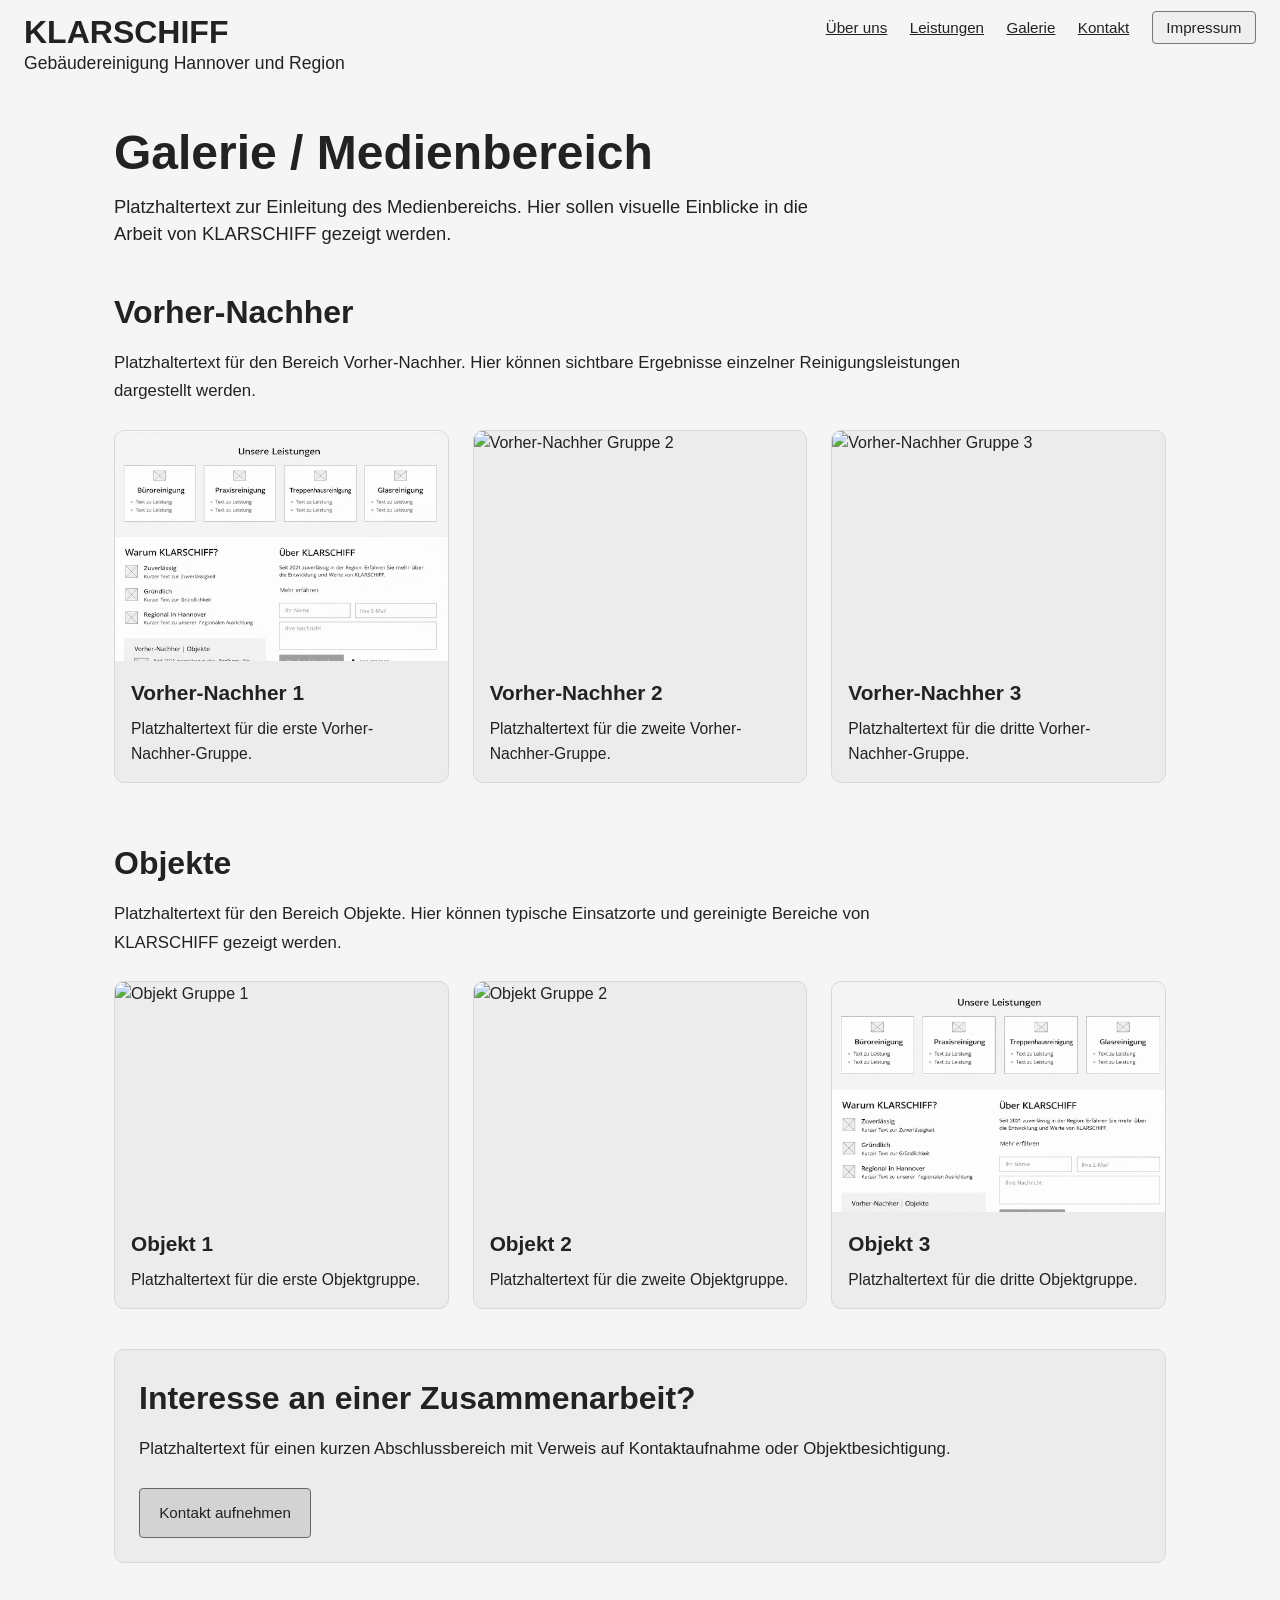
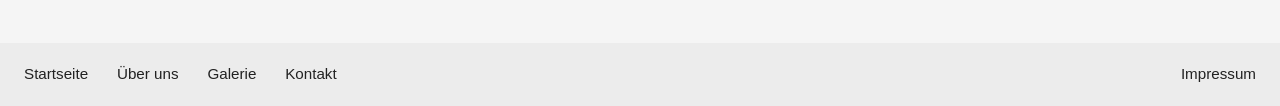
==== galerie.html @ d7ececae "Galerie und Kontaktseite mit Interaktion stukturell umgesetzt" ====
<!DOCTYPE html>
<html lang="de">
<head>
  <meta charset="UTF-8">
  <meta name="viewport" content="width=device-width, initial-scale=1.0">
  <title>Galerie | KLARSCHIFF Gebäudereinigung Hannover</title>
  <link rel="stylesheet" href="style.css">
</head>
<body>

  <header class="site-header">
    <div class="logo-block">
      <h1>KLARSCHIFF</h1>
      <p>Gebäudereinigung Hannover und Region</p>
    </div>

    <nav class="main-nav" aria-label="Hauptnavigation">
      <ul>
        <li><a href="ueber-uns.html">Über uns</a></li>
        <li><a href="index.html#leistungen">Leistungen</a></li>
        <li><a href="galerie.html">Galerie</a></li>
        <li><a href="index.html#kontakt">Kontakt</a></li>
        <li><a href="#">Impressum</a></li>
      </ul>
    </nav>
  </header>

  <main>
    <div class="content-container">

      <section class="page-hero">
        <div class="page-hero-text">
          <h2>Galerie / Medienbereich</h2>
          <p>
            Platzhaltertext zur Einleitung des Medienbereichs. Hier sollen visuelle Einblicke
            in die Arbeit von KLARSCHIFF gezeigt werden.
          </p>
        </div>
      </section>

      <!-- Vorher-Nachher -->
      <section class="gallery-section">
        <h3>Vorher-Nachher</h3>
        <p class="gallery-intro">
          Platzhaltertext für den Bereich Vorher-Nachher. Hier können sichtbare Ergebnisse
          einzelner Reinigungsleistungen dargestellt werden.
        </p>

        <div class="gallery-grid">
          <article class="gallery-card gallery-group-card"
                   data-group="vorher-nachher-1">
            <img src="Bilder/Vorher-Nachher/Vorher-Nachher1/vorher-nachher1-1.jpg"
                 alt="Vorher-Nachher Gruppe 1"
                 class="group-preview-image">
            <div class="gallery-card-text">
              <h4>Vorher-Nachher 1</h4>
              <p>Platzhaltertext für die erste Vorher-Nachher-Gruppe.</p>
            </div>
          </article>

          <article class="gallery-card gallery-group-card"
                   data-group="vorher-nachher-2">
            <img src="Bilder/Vorher-Nachher/Vorher-Nachher2/vorher-nachher2-1.jpg"
                 alt="Vorher-Nachher Gruppe 2"
                 class="group-preview-image">
            <div class="gallery-card-text">
              <h4>Vorher-Nachher 2</h4>
              <p>Platzhaltertext für die zweite Vorher-Nachher-Gruppe.</p>
            </div>
          </article>

          <article class="gallery-card gallery-group-card"
                   data-group="vorher-nachher-3">
            <img src="Bilder/Vorher-Nachher/Vorher-Nachher3/vorher-nachher3-1.jpg"
                 alt="Vorher-Nachher Gruppe 3"
                 class="group-preview-image">
            <div class="gallery-card-text">
              <h4>Vorher-Nachher 3</h4>
              <p>Platzhaltertext für die dritte Vorher-Nachher-Gruppe.</p>
            </div>
          </article>
        </div>
      </section>

      <!-- Objekte -->
      <section class="gallery-section">
        <h3>Objekte</h3>
        <p class="gallery-intro">
          Platzhaltertext für den Bereich Objekte. Hier können typische Einsatzorte und
          gereinigte Bereiche von KLARSCHIFF gezeigt werden.
        </p>

        <div class="gallery-grid">
          <article class="gallery-card gallery-group-card"
                   data-group="objekt-1">
            <img src="Bilder/Objekte/Objekt1/objekt1-1.jpg"
                 alt="Objekt Gruppe 1"
                 class="group-preview-image">
            <div class="gallery-card-text">
              <h4>Objekt 1</h4>
              <p>Platzhaltertext für die erste Objektgruppe.</p>
            </div>
          </article>

          <article class="gallery-card gallery-group-card"
                   data-group="objekt-2">
            <img src="Bilder/Objekte/Objekt2/objekt2-1.jpg"
                 alt="Objekt Gruppe 2"
                 class="group-preview-image">
            <div class="gallery-card-text">
              <h4>Objekt 2</h4>
              <p>Platzhaltertext für die zweite Objektgruppe.</p>
            </div>
          </article>

          <article class="gallery-card gallery-group-card"
                   data-group="objekt-3">
            <img src="Bilder/Objekte/Objekt3/objekt3-1.jpg"
                 alt="Objekt Gruppe 3"
                 class="group-preview-image">
            <div class="gallery-card-text">
              <h4>Objekt 3</h4>
              <p>Platzhaltertext für die dritte Objektgruppe.</p>
            </div>
          </article>
        </div>
      </section>

      <section class="gallery-cta">
        <h3>Interesse an einer Zusammenarbeit?</h3>
        <p>
          Platzhaltertext für einen kurzen Abschlussbereich mit Verweis auf Kontaktaufnahme
          oder Objektbesichtigung.
        </p>
        <a href="index.html#kontakt" class="btn">Kontakt aufnehmen</a>
      </section>

    </div>
  </main>

  <footer class="site-footer">
    <nav aria-label="Footer-Navigation" class="footer-nav">
      <ul class="footer-left">
        <li><a href="index.html">Startseite</a></li>
        <li><a href="ueber-uns.html">Über uns</a></li>
        <li><a href="galerie.html">Galerie</a></li>
        <li><a href="index.html#kontakt">Kontakt</a></li>
      </ul>

      <ul class="footer-right">
        <li><a href="#">Impressum</a></li>
      </ul>
    </nav>
  </footer>

  <!-- Lightbox -->
  <div class="lightbox" id="lightbox">
    <span class="lightbox-close" id="lightbox-close">&times;</span>

    <button class="lightbox-nav lightbox-prev" id="lightbox-prev" type="button" aria-label="Vorheriges Bild">
      &#10094;
    </button>

    <img class="lightbox-content" id="lightbox-img" src="" alt="Großansicht">

    <button class="lightbox-nav lightbox-next" id="lightbox-next" type="button" aria-label="Nächstes Bild">
      &#10095;
    </button>
  </div>

  <script src="script.js"></script>
</body>
</html>
---- style.css ----
/* ===== Grundsetup ===== */
* {
  box-sizing: border-box;
  margin: 0;
  padding: 0;
}

body {
  background: #f5f5f5;
  color: #222;
  font-family: Arial, Helvetica, sans-serif;
  line-height: 1.5;
}

img {
  max-width: 100%;
  display: block;
}

a {
  color: inherit;
  text-decoration: none;
}

ul {
  padding-left: 1.2rem;
}

/* ===== Allgemeine Elemente ===== */
.btn {
  display: inline-block;
  padding: 0.8rem 1.2rem;
  border: 1px solid #666;
  background: #d3d3d3;
  color: #222;
  font-size: 0.95rem;
  border-radius: 4px;
  transition: 0.2s ease;
}

.btn:hover {
  background: #bdbdbd;
}

.placeholder-box,
.placeholder-icon,
.small-placeholder {
  border: 1px solid #b5b5b5;
  background: #f1f1f1;
  position: relative;
}

.placeholder-box::before,
.placeholder-box::after,
.placeholder-icon::before,
.placeholder-icon::after,
.small-placeholder::before,
.small-placeholder::after {
  content: "";
  position: absolute;
  background: #c7c7c7;
}

.placeholder-box::before,
.placeholder-icon::before,
.small-placeholder::before {
  width: 1px;
  height: 100%;
  left: 50%;
  top: 0;
  transform: rotate(45deg);
  transform-origin: center;
}

.placeholder-box::after,
.placeholder-icon::after,
.small-placeholder::after {
  width: 1px;
  height: 100%;
  left: 50%;
  top: 0;
  transform: rotate(-45deg);
  transform-origin: center;
}

.placeholder-icon {
  width: 58px;
  height: 38px;
  margin: 0 auto 1rem;
}

.small-placeholder {
  width: 48px;
  height: 48px;
  min-width: 48px;
}

/* ===== Header ===== */
.site-header {
  display: flex;
  justify-content: space-between;
  align-items: flex-start;
  padding: 1rem 1.5rem;
  background: #f5f5f5;
}

.logo-block h1 {
  font-size: 2rem;
  font-weight: 800;
  line-height: 1;
}

.logo-block p {
  font-size: 1.1rem;
  margin-top: 0.15rem;
}

.main-nav ul {
  display: flex;
  gap: 1.4rem;
  list-style: none;
  align-items: center;
}

.main-nav a {
  font-size: 0.95rem;
  text-decoration: underline;
}

.main-nav li:last-child a {
  border: 1px solid #777;
  padding: 0.45rem 0.85rem;
  border-radius: 4px;
  background: #efefef;
  text-decoration: none;
}

/* ===== Hero ===== */
.hero {
  display: grid;
  grid-template-columns: 1fr 1fr;
  gap: 2.5rem;
  align-items: center;
  padding: 1.5rem 1.5rem 2rem;
}

.hero-text h2 {
  font-size: 3rem;
  line-height: 1.15;
  margin-bottom: 1.2rem;
  max-width: 560px;
}

.hero-text p {
  font-size: 1.15rem;
  max-width: 520px;
  margin-bottom: 1.4rem;
}

.hero-buttons {
  display: flex;
  gap: 0.8rem;
  flex-wrap: wrap;
}

.hero-image {
  width: 100%;
  height: 320px;
}

/* ===== Leistungen ===== */
.services {
  background: #ececec;
  padding: 2.5rem 1.5rem 3rem;
}

.services h2 {
  text-align: center;
  font-size: 2.3rem;
  margin-bottom: 2rem;
}

.services-grid {
  display: grid;
  grid-template-columns: repeat(4, 1fr);
  gap: 1.2rem;
}

.service-card {
  background: #f8f8f8;
  border: 1px solid #ddd;
  padding: 1rem;
  text-align: center;
}

.service-card h3 {
  font-size: 1.8rem;
  margin-bottom: 0.8rem;
}

.service-card ul {
  text-align: left;
  margin-top: 0.5rem;
}

.service-card li {
  margin-bottom: 0.4rem;
  font-size: 0.95rem;
}

/* ===== Unterer Inhaltsbereich ===== */
.content-section {
  display: grid;
  grid-template-columns: 1fr 1fr;
  gap: 3rem;
  padding: 2.5rem 1.5rem 3rem;
}

.left-column,
.right-column {
  display: flex;
  flex-direction: column;
}

.why-section h2,
.about-preview h2 {
  font-size: 2.5rem;
  margin-bottom: 1.4rem;
}

.why-item {
  display: flex;
  align-items: flex-start;
  gap: 1rem;
  margin-bottom: 1.5rem;
}

.why-text h3 {
  font-size: 1.8rem;
  margin-bottom: 0.25rem;
}

.why-text p {
  font-size: 1rem;
}

.gallery-teaser {
  margin-top: 1.5rem;
  background: #ececec;
  border: 1px solid #bdbdbd;
  padding: 1rem;
  max-width: 340px;
}

.gallery-teaser h3 {
  font-size: 1.9rem;
  line-height: 1.2;
  margin-bottom: 0.8rem;
}

.gallery-teaser a {
  text-decoration: underline;
  font-size: 1rem;
}

.about-preview {
  margin-bottom: 1.8rem;
}

.about-preview p {
  font-size: 1.1rem;
  max-width: 520px;
  margin-bottom: 1rem;
}

.about-preview a {
  text-decoration: underline;
  font-size: 1rem;
}

/* ===== Kontaktbereich rechts ===== */
.contact-preview form {
  display: flex;
  flex-direction: column;
  gap: 1rem;
}

.form-row {
  display: grid;
  grid-template-columns: 1fr 1fr;
  gap: 1rem;
}

input,
textarea {
  width: 100%;
  border: 1px solid #aaa;
  background: #f7f7f7;
  padding: 0.9rem;
  font-size: 1rem;
  font-family: inherit;
}

textarea {
  min-height: 120px;
  resize: vertical;
}

.contact-bottom {
  display: flex;
  align-items: center;
  gap: 1.8rem;
  flex-wrap: wrap;
}

.contact-data p {
  font-size: 1rem;
  margin-bottom: 0.35rem;
}

/* ===== Footer ===== */
.site-footer {
  padding: 1.2rem 1.5rem;
  background: #ececec;
}

.footer-nav {
  display: flex;
  justify-content: space-between;
  align-items: center;
  gap: 2rem;
  flex-wrap: wrap;
}

.footer-left,
.footer-right {
  display: flex;
  gap: 1.8rem;
  list-style: none;
  padding-left: 0;
  align-items: center;
}

.site-footer a {
  font-size: 0.95rem;
}

/* ===== Gemeinsamer Inhaltscontainer ===== */
.content-container {
  max-width: 1100px;
  margin: 0 auto;
  padding: 0 1.5rem 3rem;
}

/* ===== Über-uns-Seite ===== */
.page-hero {
  padding: 2rem 0 1.5rem;
}

.page-hero-text h2 {
  font-size: 3rem;
  line-height: 1.15;
  margin-bottom: 0.8rem;
}

.page-hero-text p {
  font-size: 1.15rem;
  max-width: 700px;
}

.about-content {
  padding: 0.5rem 0 1rem;
}

.about-block {
  max-width: 980px;
}

.about-block h3 {
  font-size: 2rem;
  margin-bottom: 1rem;
}

.about-block p {
  font-size: 1.05rem;
  margin-bottom: 1.2rem;
  line-height: 1.7;
}

/* ===== Zeitleiste ===== */
.timeline-section {
  padding: 2rem 0 1rem;
}

.timeline-section h3 {
  font-size: 2rem;
  margin-bottom: 0.6rem;
}

.timeline-intro {
  margin-bottom: 1.5rem;
  max-width: 850px;
  color: #444;
}

.timeline-nav {
  display: flex;
  gap: 0.75rem;
  flex-wrap: wrap;
  margin-bottom: 1.4rem;
}

.timeline-btn {
  padding: 0.75rem 1.15rem;
  border: 1px solid #b8b8b8;
  background: #f3f3f3;
  color: #222;
  cursor: pointer;
  font-size: 0.95rem;
  border-radius: 999px;
  transition: all 0.2s ease;
}

.timeline-btn:hover {
  background: #e3e3e3;
  border-color: #999;
}

.timeline-btn.active {
  background: #222;
  color: #fff;
  border-color: #222;
}

.timeline-content {
  background: #ececec;
  border: 1px solid #d8d8d8;
  border-radius: 10px;
  padding: 1.5rem;
  min-height: 170px;
}

.timeline-panel {
  display: none;
}

.timeline-panel.active {
  display: block;
}

.timeline-panel h4 {
  font-size: 1.4rem;
  margin-bottom: 0.7rem;
}

.timeline-panel p {
  font-size: 1rem;
  line-height: 1.7;
  max-width: 850px;
}

/* ===== Responsive ===== */
@media (max-width: 1100px) {
  .services-grid {
    grid-template-columns: repeat(2, 1fr);
  }
}

@media (max-width: 900px) {
  .hero,
  .content-section {
    grid-template-columns: 1fr;
  }

  .hero-text h2,
  .page-hero-text h2 {
    font-size: 2.4rem;
  }

  .hero-image {
    height: 260px;
  }

  .main-nav ul {
    flex-wrap: wrap;
    justify-content: flex-end;
  }

  .gallery-teaser {
    max-width: 100%;
  }
}

@media (max-width: 650px) {
  .site-header {
    flex-direction: column;
    gap: 1rem;
  }

  .main-nav ul {
    justify-content: flex-start;
    gap: 1rem;
  }

  .services-grid {
    grid-template-columns: 1fr;
  }

  .form-row {
    grid-template-columns: 1fr;
  }

  .hero-text h2,
  .services h2,
  .why-section h2,
  .about-preview h2,
  .about-block h3,
  .timeline-section h3,
  .page-hero-text h2 {
    font-size: 2rem;
  }

  .footer-nav {
    flex-direction: column;
    align-items: flex-start;
  }

  .footer-left,
  .footer-right {
    gap: 1rem;
  }

  .content-container {
    padding: 0 1rem 2.5rem;
  }

  .timeline-btn {
    width: auto;
  }
}

/* ===== Galerie-Seite ===== */
.gallery-section {
  padding: 1rem 0 2.5rem;
}

.gallery-section h3,
.gallery-cta h3 {
  font-size: 2rem;
  margin-bottom: 0.8rem;
}

.gallery-intro,
.gallery-cta p {
  max-width: 850px;
  margin-bottom: 1.5rem;
  font-size: 1.05rem;
  line-height: 1.7;
}

.gallery-grid {
  display: grid;
  grid-template-columns: repeat(3, 1fr);
  gap: 1.5rem;
}

.gallery-card {
  background: #ececec;
  border: 1px solid #d8d8d8;
  border-radius: 10px;
  overflow: hidden;
}

.gallery-card img {
  width: 100%;
  height: 230px;
  object-fit: cover;
}

.gallery-card-text {
  padding: 1rem;
}

.gallery-card-text h4 {
  font-size: 1.3rem;
  margin-bottom: 0.5rem;
}

.gallery-card-text p {
  font-size: 0.98rem;
  line-height: 1.6;
}

.gallery-cta {
  background: #ececec;
  border: 1px solid #d8d8d8;
  border-radius: 10px;
  padding: 1.5rem;
  margin-bottom: 2rem;
}

@media (max-width: 900px) {
  .gallery-grid {
    grid-template-columns: 1fr 1fr;
  }
}

@media (max-width: 650px) {
  .gallery-grid {
    grid-template-columns: 1fr;
  }

  .gallery-section h3,
  .gallery-cta h3 {
    font-size: 2rem;
  }
}

/* ===== Lightbox ===== */
.lightbox {
  display: none;
  position: fixed;
  inset: 0;
  background: rgba(0, 0, 0, 0.82);
  z-index: 9999;
  justify-content: center;
  align-items: center;
  padding: 2rem;
}

.lightbox.active {
  display: flex;
}

.lightbox-content {
  max-width: 90%;
  max-height: 85vh;
  border-radius: 10px;
  box-shadow: 0 0 24px rgba(0, 0, 0, 0.35);
  background: #fff;
}

.lightbox-close {
  position: absolute;
  top: 1.2rem;
  right: 1.8rem;
  font-size: 2.8rem;
  color: #fff;
  cursor: pointer;
  line-height: 1;
}

.lightbox-nav {
  position: absolute;
  top: 50%;
  transform: translateY(-50%);
  background: rgba(0, 0, 0, 0.45);
  border: 2px solid rgba(255, 255, 255, 0.55);
  color: #fff;
  font-size: 2.8rem;
  font-weight: bold;
  width: 68px;
  height: 68px;
  border-radius: 50%;
  cursor: pointer;
  z-index: 10001;
  display: flex;
  align-items: center;
  justify-content: center;
  transition: 0.2s ease;
}

.lightbox-nav:hover {
  background: rgba(0, 0, 0, 0.65);
  transform: translateY(-50%) scale(1.05);
}

.lightbox-prev {
  left: 2rem;
}

.lightbox-next {
  right: 2rem;
}

.lightbox-image {
  cursor: pointer;
  transition: transform 0.2s ease;
}

.lightbox-image:hover {
  transform: scale(1.01);
}

/* ===== Kontakt-Seite ===== */
.contact-page {
  display: grid;
  grid-template-columns: 1fr 1.3fr;
  gap: 2rem;
  padding: 1rem 0 2.5rem;
}

.contact-info-box,
.contact-form-box,
.map-section {
  background: #ececec;
  border: 1px solid #d8d8d8;
  border-radius: 10px;
  padding: 1.5rem;
}

.contact-info-box h3,
.contact-form-box h3,
.map-section h3 {
  font-size: 2rem;
  margin-bottom: 1rem;
}

.contact-info-list {
  display: flex;
  flex-direction: column;
  gap: 1.2rem;
}

.contact-info-item h4 {
  font-size: 1.15rem;
  margin-bottom: 0.35rem;
}

.contact-info-item p {
  line-height: 1.6;
}

.contact-form-large {
  display: flex;
  flex-direction: column;
  gap: 1rem;
}

.contact-form-large textarea {
  min-height: 240px;
  resize: vertical;
}

.map-section {
  margin-bottom: 2rem;
}

.map-intro {
  margin-bottom: 1rem;
  max-width: 800px;
  line-height: 1.6;
}

.map-wrapper {
  overflow: hidden;
  border-radius: 10px;
}

@media (max-width: 900px) {
  .contact-page {
    grid-template-columns: 1fr;
  }
}

@media (max-width: 650px) {
  .contact-info-box h3,
  .contact-form-box h3,
  .map-section h3 {
    font-size: 2rem;
  }
}

/* ===== Erfolgs-Popup ===== */
.success-popup {
  display: none;
  position: fixed;
  inset: 0;
  background: rgba(0, 0, 0, 0.45);
  z-index: 10000;
  justify-content: center;
  align-items: center;
  padding: 1.5rem;
}

.success-popup.active {
  display: flex;
}

.success-popup-box {
  background: #f5f5f5;
  border: 1px solid #cfcfcf;
  border-radius: 10px;
  padding: 2rem;
  max-width: 520px;
  width: 100%;
  text-align: center;
  box-shadow: 0 0 24px rgba(0, 0, 0, 0.18);
}

.success-popup-box p {
  font-size: 1.05rem;
  line-height: 1.7;
  margin-bottom: 1.2rem;
}

.popup-close-btn {
  min-width: 160px;
}

/* ===== Formular-Validierung / E-Mail-Hinweis ===== */
.input-group {
  display: flex;
  flex-direction: column;
}

.error-message {
  display: none;
  margin-top: 0.35rem;
  font-size: 0.9rem;
  color: #c62828;
}

input[type="email"]:invalid:focus,
input[type="email"]:invalid:not(:placeholder-shown) {
  border: 1px solid #c62828;
  background: #fff5f5;
}

input[type="email"]:invalid:focus + .error-message,
input[type="email"]:invalid:not(:placeholder-shown) + .error-message {
  display: block;
}
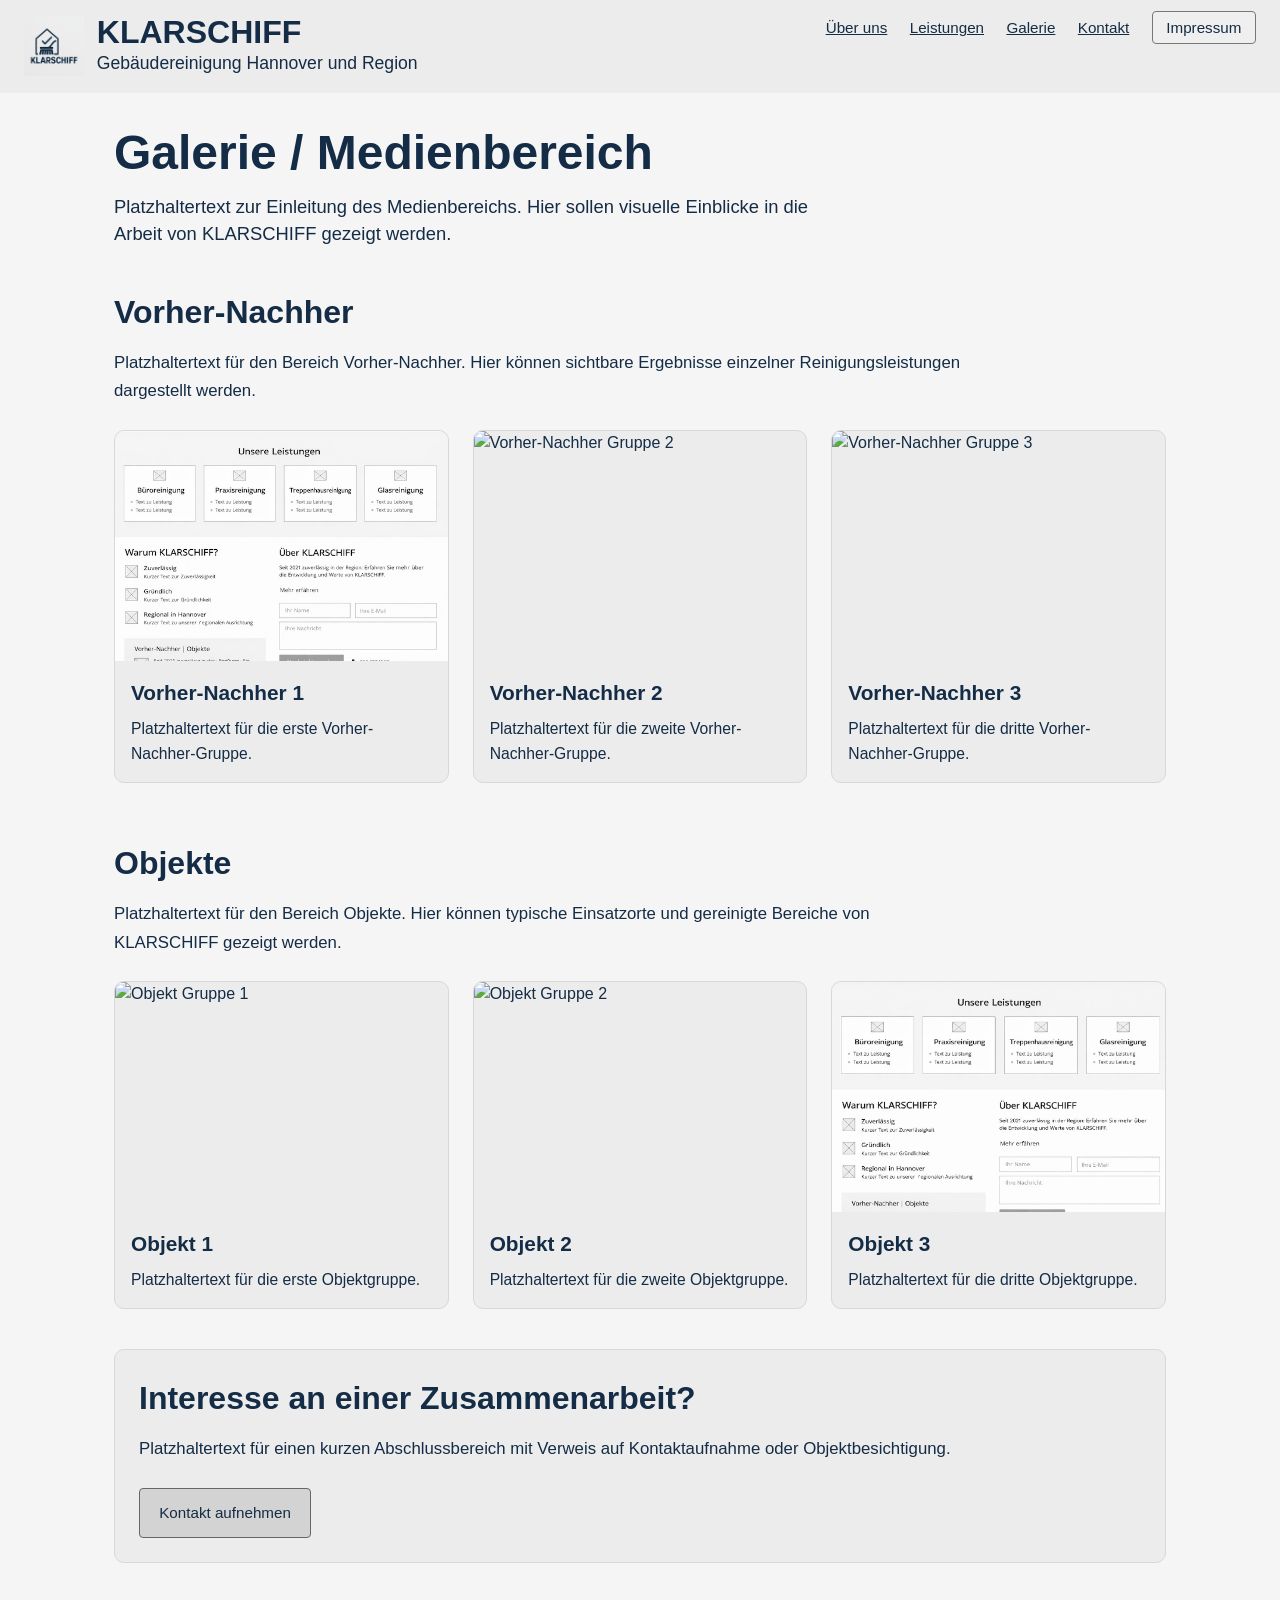
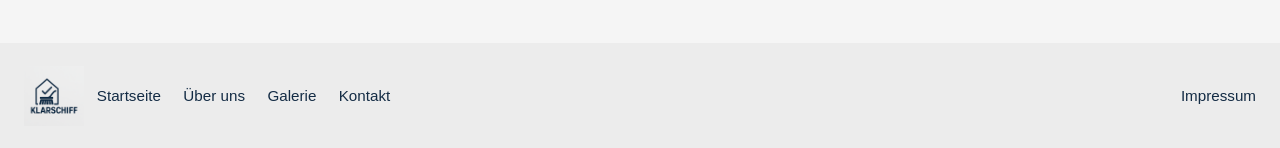
==== commit 51a93010: "header und footer Logo eingebaut, Microsite Farbdesign nach Logo angepasst" ====
--- a/galerie.html
+++ b/galerie.html
@@ -9,21 +9,26 @@
 <body>
 
   <header class="site-header">
-    <div class="logo-block">
+  <div class="logo-block">
+  <a href="index.html" class="logo-link">
+    <img src="Bilder/logo.png" alt="KLARSCHIFF Logo" class="site-logo">
+    <div class="logo-text">
       <h1>KLARSCHIFF</h1>
       <p>Gebäudereinigung Hannover und Region</p>
     </div>
+  </a>
+</div>
 
-    <nav class="main-nav" aria-label="Hauptnavigation">
-      <ul>
-        <li><a href="ueber-uns.html">Über uns</a></li>
-        <li><a href="index.html#leistungen">Leistungen</a></li>
-        <li><a href="galerie.html">Galerie</a></li>
-        <li><a href="index.html#kontakt">Kontakt</a></li>
-        <li><a href="#">Impressum</a></li>
-      </ul>
-    </nav>
-  </header>
+  <nav class="main-nav" aria-label="Hauptnavigation">
+    <ul>
+      <li><a href="ueber-uns.html">Über uns</a></li>
+      <li><a href="leistungen.html">Leistungen</a></li>
+      <li><a href="galerie.html">Galerie</a></li>
+      <li><a href="kontakt.html">Kontakt</a></li>
+      <li><a href="#">Impressum</a></li>
+    </ul>
+  </nav>
+</header>
 
   <main>
     <div class="content-container">
@@ -132,26 +137,32 @@
           Platzhaltertext für einen kurzen Abschlussbereich mit Verweis auf Kontaktaufnahme
           oder Objektbesichtigung.
         </p>
-        <a href="index.html#kontakt" class="btn">Kontakt aufnehmen</a>
+        <a href="kontakt.html" class="btn">Kontakt aufnehmen</a>
       </section>
 
     </div>
   </main>
 
   <footer class="site-footer">
-    <nav aria-label="Footer-Navigation" class="footer-nav">
+  <nav aria-label="Footer-Navigation" class="footer-nav">
+    <div class="footer-left-group">
+      <a href="index.html" class="footer-logo-link">
+        <img src="Bilder/logo.png" alt="KLARSCHIFF Logo" class="footer-logo">
+      </a>
+
       <ul class="footer-left">
         <li><a href="index.html">Startseite</a></li>
         <li><a href="ueber-uns.html">Über uns</a></li>
         <li><a href="galerie.html">Galerie</a></li>
-        <li><a href="index.html#kontakt">Kontakt</a></li>
+        <li><a href="kontakt.html">Kontakt</a></li>
       </ul>
+    </div>
 
-      <ul class="footer-right">
-        <li><a href="#">Impressum</a></li>
-      </ul>
-    </nav>
-  </footer>
+    <ul class="footer-right">
+      <li><a href="#">Impressum</a></li>
+    </ul>
+  </nav>
+</footer>
 
   <!-- Lightbox -->
   <div class="lightbox" id="lightbox">
--- a/style.css
+++ b/style.css
@@ -7,7 +7,7 @@
 
 body {
   background: #f5f5f5;
-  color: #222;
+  color: #142c45;
   font-family: Arial, Helvetica, sans-serif;
   line-height: 1.5;
 }
@@ -32,7 +32,7 @@
   padding: 0.8rem 1.2rem;
   border: 1px solid #666;
   background: #d3d3d3;
-  color: #222;
+  color: #142c45;
   font-size: 0.95rem;
   border-radius: 4px;
   transition: 0.2s ease;
@@ -101,18 +101,35 @@
   justify-content: space-between;
   align-items: flex-start;
   padding: 1rem 1.5rem;
-  background: #f5f5f5;
-}
-
-.logo-block h1 {
+  background: #ececec;
+}
+
+.site-header .logo-link {
+  display: flex;
+  align-items: center;
+  gap: 0.8rem;
+  text-decoration: none;
+  color: inherit;
+}
+
+.site-header .site-logo {
+  height: 60px;
+  width: auto;
+  display: block;
+  max-width: none;
+}
+
+.site-header .logo-text h1 {
   font-size: 2rem;
   font-weight: 800;
   line-height: 1;
-}
-
-.logo-block p {
+  margin: 0;
+}
+
+.site-header .logo-text p {
   font-size: 1.1rem;
   margin-top: 0.15rem;
+  margin-bottom: 0;
 }
 
 .main-nav ul {
@@ -154,13 +171,22 @@
 .hero-text p {
   font-size: 1.15rem;
   max-width: 520px;
-  margin-bottom: 1.4rem;
-}
-
-.hero-buttons {
-  display: flex;
-  gap: 0.8rem;
-  flex-wrap: wrap;
+  margin-bottom: 1.2rem;
+}
+
+.hero-btn {
+  padding: 1rem 1.5rem;
+  font-size: 1rem;
+  font-weight: 600;
+  background: #cfcfcf;
+  border: 1px solid #555;
+}
+
+.hero-note {
+  max-width: 430px;
+  font-size: 0.95rem;
+  line-height: 1.6;
+  margin: 0;
 }
 
 .hero-image {
@@ -171,7 +197,24 @@
 /* ===== Leistungen ===== */
 .services {
   background: #ececec;
-  padding: 2.5rem 1.5rem 3rem;
+  padding: 2rem 1.5rem 2.5rem;
+}
+
+.services h2 {
+  text-align: center;
+  font-size: 2.3rem;
+  margin-bottom: 1.6rem;
+}
+
+.services-link-wrapper {
+  display: flex;
+  justify-content: flex-end;
+  margin-top: 1.2rem;
+}
+
+.services-more-link {
+  font-size: 0.95rem;
+  text-decoration: underline;
 }
 
 .services h2 {
@@ -320,29 +363,48 @@
 
 /* ===== Footer ===== */
 .site-footer {
-  padding: 1.2rem 1.5rem;
+  padding: 1.4rem 1.5rem;
   background: #ececec;
 }
 
-.footer-nav {
+.site-footer .footer-nav {
   display: flex;
   justify-content: space-between;
   align-items: center;
-  gap: 2rem;
-  flex-wrap: wrap;
-}
-
-.footer-left,
-.footer-right {
-  display: flex;
-  gap: 1.8rem;
+  width: 100%;
+}
+
+.site-footer .footer-left-group {
+  display: flex;
+  align-items: center;
+  gap: 0.8rem;
+}
+
+.site-footer .footer-left,
+.site-footer .footer-right {
+  display: flex;
+  align-items: center;
+  gap: 1.4rem;
   list-style: none;
-  padding-left: 0;
-  align-items: center;
+  margin: 0;
+  padding: 0;
 }
 
 .site-footer a {
   font-size: 0.95rem;
+}
+
+.site-footer .footer-logo-link {
+  display: flex;
+  align-items: center;
+  text-decoration: none;
+  flex-shrink: 0;
+}
+
+.site-footer .footer-logo {
+  height: 60px;
+  width: auto;
+  display: block;
 }
 
 /* ===== Gemeinsamer Inhaltscontainer ===== */
@@ -830,4 +892,87 @@
 input[type="email"]:invalid:focus + .error-message,
 input[type="email"]:invalid:not(:placeholder-shown) + .error-message {
   display: block;
-}+}
+
+/* ===== Leistungen-Seite ===== */
+.services-page-section {
+  padding: 1rem 0 2.5rem;
+}
+
+.services-page-section h3,
+.values-section h3,
+.services-cta h3 {
+  font-size: 2rem;
+  margin-bottom: 0.8rem;
+}
+
+.services-page-intro,
+.services-cta p {
+  max-width: 850px;
+  margin-bottom: 1.5rem;
+  font-size: 1.05rem;
+  line-height: 1.7;
+}
+
+.services-page-grid {
+  display: grid;
+  grid-template-columns: repeat(2, 1fr);
+  gap: 1.5rem;
+}
+
+.service-detail-card {
+  background: #ececec;
+  border: 1px solid #d8d8d8;
+  border-radius: 10px;
+  padding: 1.5rem;
+}
+
+.service-detail-card h4 {
+  font-size: 1.4rem;
+  margin-bottom: 0.75rem;
+}
+
+.service-detail-card p {
+  font-size: 1rem;
+  line-height: 1.7;
+}
+
+.values-section {
+  padding: 0 0 2.5rem;
+}
+
+.values-grid {
+  display: grid;
+  grid-template-columns: repeat(2, 1fr);
+  gap: 1.5rem;
+}
+
+.services-cta {
+  background: #ececec;
+  border: 1px solid #d8d8d8;
+  border-radius: 10px;
+  padding: 1.5rem;
+  margin-bottom: 2rem;
+}
+
+@media (max-width: 900px) {
+  .services-page-grid,
+  .values-grid {
+    grid-template-columns: 1fr;
+  }
+}
+.hero-image {
+  width: 100%;
+  height: 360px;
+  background: f5f5f5;
+  display: flex;
+  align-items: center;
+  justify-content: center;
+}
+
+.hero-real-image {
+  width: 100%;
+  height: 100%;
+  object-fit: cover;
+  display: block;
+}
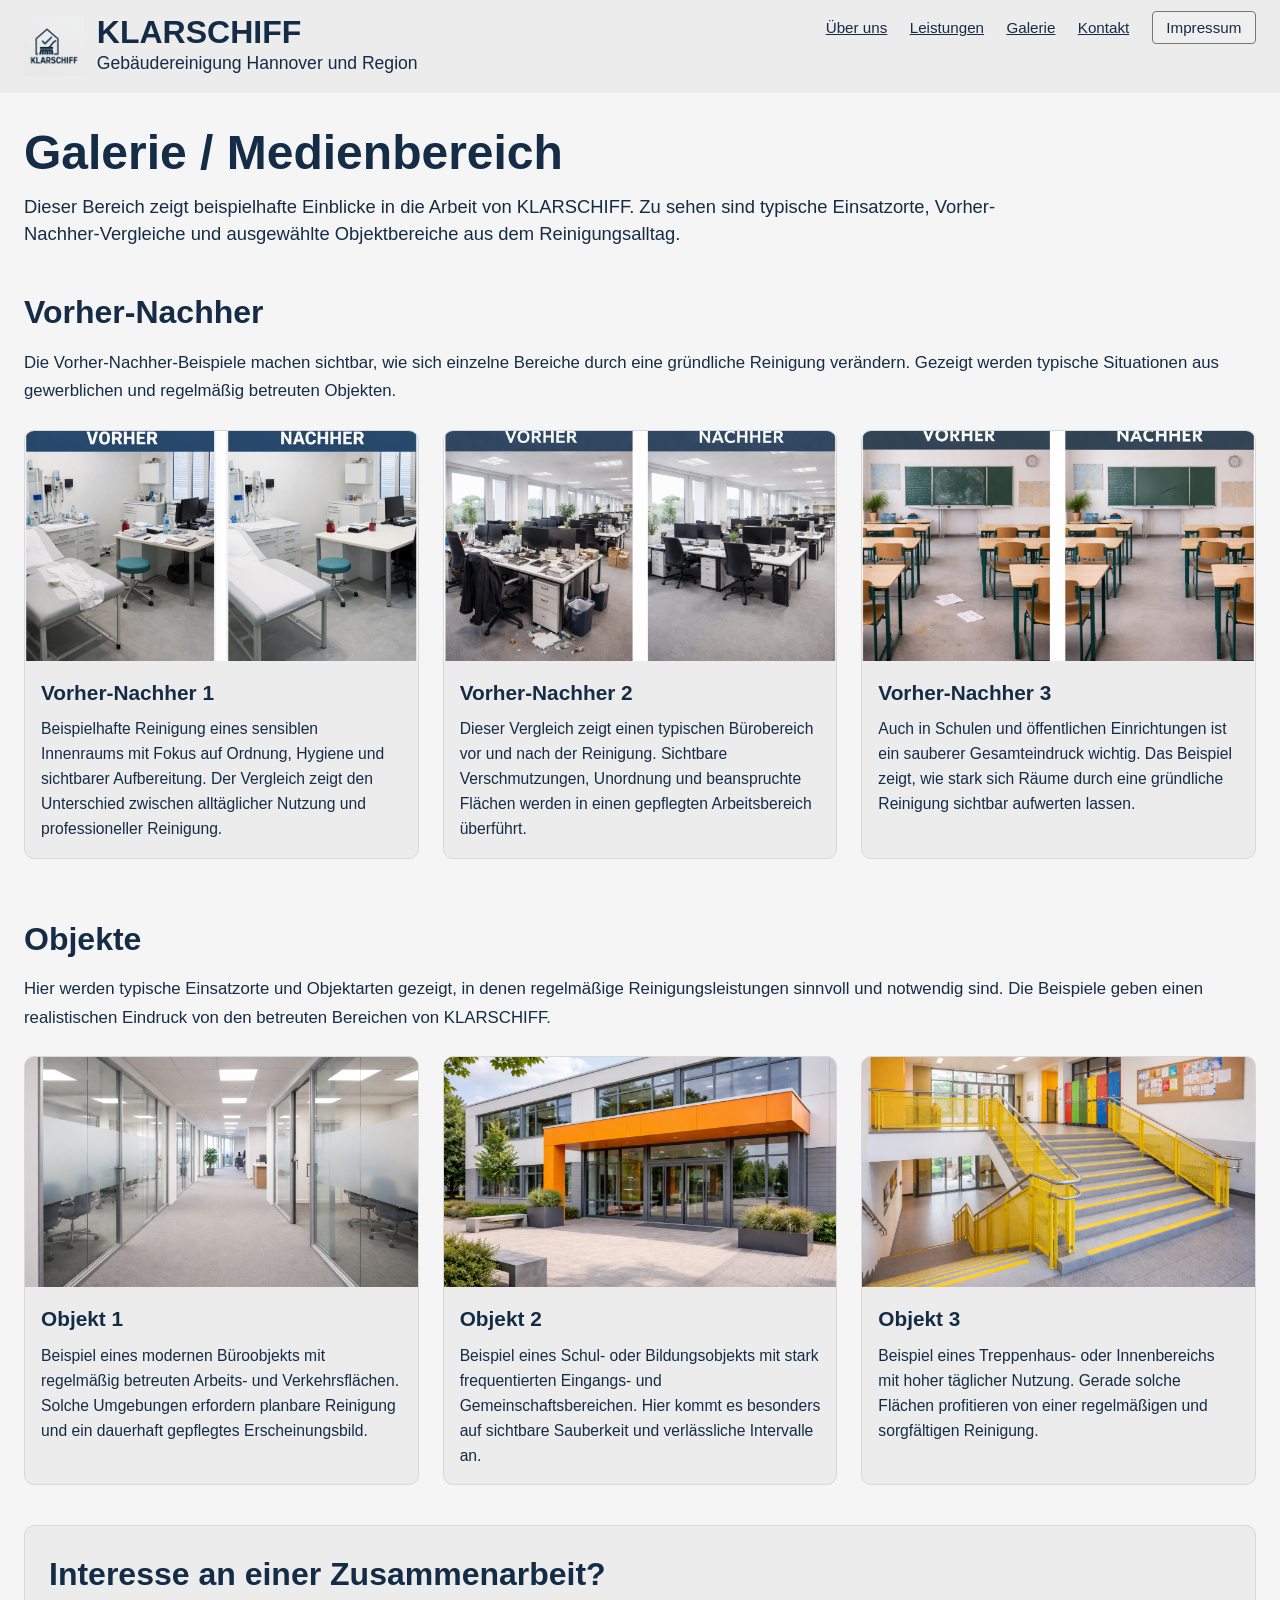
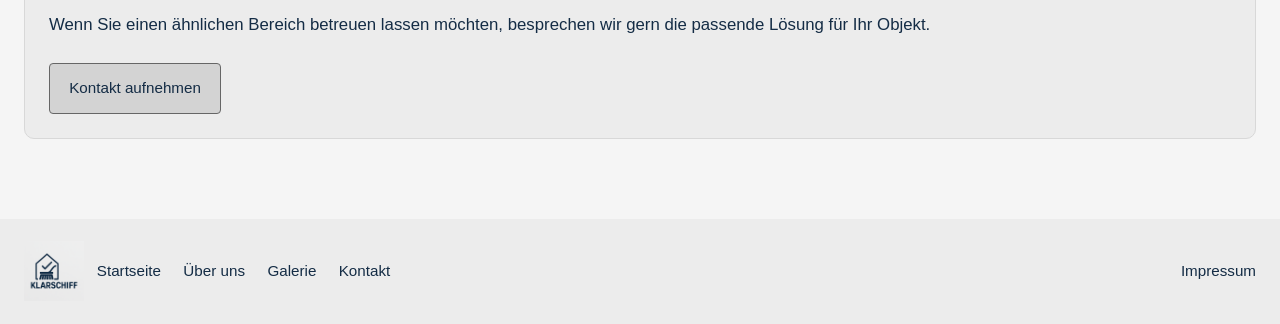
==== commit c79a2ed8: "Microsite finalisiert: Inhalte ergänzt, Layout optimiert und Galerie überarbeitet" ====
--- a/galerie.html
+++ b/galerie.html
@@ -37,8 +37,7 @@
         <div class="page-hero-text">
           <h2>Galerie / Medienbereich</h2>
           <p>
-            Platzhaltertext zur Einleitung des Medienbereichs. Hier sollen visuelle Einblicke
-            in die Arbeit von KLARSCHIFF gezeigt werden.
+            Dieser Bereich zeigt beispielhafte Einblicke in die Arbeit von KLARSCHIFF. Zu sehen sind typische Einsatzorte, Vorher-Nachher-Vergleiche und ausgewählte Objektbereiche aus dem Reinigungsalltag.
           </p>
         </div>
       </section>
@@ -47,8 +46,7 @@
       <section class="gallery-section">
         <h3>Vorher-Nachher</h3>
         <p class="gallery-intro">
-          Platzhaltertext für den Bereich Vorher-Nachher. Hier können sichtbare Ergebnisse
-          einzelner Reinigungsleistungen dargestellt werden.
+          Die Vorher-Nachher-Beispiele machen sichtbar, wie sich einzelne Bereiche durch eine gründliche Reinigung verändern. Gezeigt werden typische Situationen aus gewerblichen und regelmäßig betreuten Objekten.
         </p>
 
         <div class="gallery-grid">
@@ -59,7 +57,7 @@
                  class="group-preview-image">
             <div class="gallery-card-text">
               <h4>Vorher-Nachher 1</h4>
-              <p>Platzhaltertext für die erste Vorher-Nachher-Gruppe.</p>
+              <p>Beispielhafte Reinigung eines sensiblen Innenraums mit Fokus auf Ordnung, Hygiene und sichtbarer Aufbereitung. Der Vergleich zeigt den Unterschied zwischen alltäglicher Nutzung und professioneller Reinigung.</p>
             </div>
           </article>
 
@@ -70,7 +68,7 @@
                  class="group-preview-image">
             <div class="gallery-card-text">
               <h4>Vorher-Nachher 2</h4>
-              <p>Platzhaltertext für die zweite Vorher-Nachher-Gruppe.</p>
+              <p>Dieser Vergleich zeigt einen typischen Bürobereich vor und nach der Reinigung. Sichtbare Verschmutzungen, Unordnung und beanspruchte Flächen werden in einen gepflegten Arbeitsbereich überführt.</p>
             </div>
           </article>
 
@@ -81,7 +79,7 @@
                  class="group-preview-image">
             <div class="gallery-card-text">
               <h4>Vorher-Nachher 3</h4>
-              <p>Platzhaltertext für die dritte Vorher-Nachher-Gruppe.</p>
+              <p>Auch in Schulen und öffentlichen Einrichtungen ist ein sauberer Gesamteindruck wichtig. Das Beispiel zeigt, wie stark sich Räume durch eine gründliche Reinigung sichtbar aufwerten lassen.</p>
             </div>
           </article>
         </div>
@@ -91,8 +89,7 @@
       <section class="gallery-section">
         <h3>Objekte</h3>
         <p class="gallery-intro">
-          Platzhaltertext für den Bereich Objekte. Hier können typische Einsatzorte und
-          gereinigte Bereiche von KLARSCHIFF gezeigt werden.
+          Hier werden typische Einsatzorte und Objektarten gezeigt, in denen regelmäßige Reinigungsleistungen sinnvoll und notwendig sind. Die Beispiele geben einen realistischen Eindruck von den betreuten Bereichen von KLARSCHIFF.
         </p>
 
         <div class="gallery-grid">
@@ -103,7 +100,7 @@
                  class="group-preview-image">
             <div class="gallery-card-text">
               <h4>Objekt 1</h4>
-              <p>Platzhaltertext für die erste Objektgruppe.</p>
+              <p>Beispiel eines modernen Büroobjekts mit regelmäßig betreuten Arbeits- und Verkehrsflächen. Solche Umgebungen erfordern planbare Reinigung und ein dauerhaft gepflegtes Erscheinungsbild.</p>
             </div>
           </article>
 
@@ -114,7 +111,7 @@
                  class="group-preview-image">
             <div class="gallery-card-text">
               <h4>Objekt 2</h4>
-              <p>Platzhaltertext für die zweite Objektgruppe.</p>
+              <p>Beispiel eines Schul- oder Bildungsobjekts mit stark frequentierten Eingangs- und Gemeinschaftsbereichen. Hier kommt es besonders auf sichtbare Sauberkeit und verlässliche Intervalle an.</p>
             </div>
           </article>
 
@@ -125,7 +122,7 @@
                  class="group-preview-image">
             <div class="gallery-card-text">
               <h4>Objekt 3</h4>
-              <p>Platzhaltertext für die dritte Objektgruppe.</p>
+              <p>Beispiel eines Treppenhaus- oder Innenbereichs mit hoher täglicher Nutzung. Gerade solche Flächen profitieren von einer regelmäßigen und sorgfältigen Reinigung.</p>
             </div>
           </article>
         </div>
@@ -134,8 +131,7 @@
       <section class="gallery-cta">
         <h3>Interesse an einer Zusammenarbeit?</h3>
         <p>
-          Platzhaltertext für einen kurzen Abschlussbereich mit Verweis auf Kontaktaufnahme
-          oder Objektbesichtigung.
+          Wenn Sie einen ähnlichen Bereich betreuen lassen möchten, besprechen wir gern die passende Lösung für Ihr Objekt.
         </p>
         <a href="kontakt.html" class="btn">Kontakt aufnehmen</a>
       </section>
--- a/style.css
+++ b/style.css
@@ -155,35 +155,53 @@
 /* ===== Hero ===== */
 .hero {
   display: grid;
-  grid-template-columns: 1fr 1fr;
-  gap: 2.5rem;
-  align-items: center;
-  padding: 1.5rem 1.5rem 2rem;
+  grid-template-columns: 1.25fr 0.75fr;
+  gap: 3rem;
+  align-items: center;
+  max-width: 1400px;
+  margin: 0 auto;
+  padding: 2rem 1.5rem 3rem 1.5rem;
+}
+
+.hero-text {
+  max-width: 820px;
 }
 
 .hero-text h2 {
   font-size: 3rem;
   line-height: 1.15;
   margin-bottom: 1.2rem;
-  max-width: 560px;
+  max-width: 1200px;
 }
 
 .hero-text p {
   font-size: 1.15rem;
-  max-width: 520px;
+  max-width: 1200px;
   margin-bottom: 1.2rem;
 }
 
+.hero-buttons {
+  display: flex;
+  gap: 1rem;
+  flex-wrap: wrap;
+  margin-bottom: 1.2rem;
+}
+
 .hero-btn {
+  display: inline-flex;
+  align-items: center;
+  justify-content: center;
+  min-width: 190px;
   padding: 1rem 1.5rem;
   font-size: 1rem;
   font-weight: 600;
   background: #cfcfcf;
   border: 1px solid #555;
+  white-space: nowrap;
 }
 
 .hero-note {
-  max-width: 430px;
+  max-width: 700px;
   font-size: 0.95rem;
   line-height: 1.6;
   margin: 0;
@@ -191,7 +209,22 @@
 
 .hero-image {
   width: 100%;
-  height: 320px;
+  max-width: 580px;
+  height: 360px;
+  margin-left: auto;
+  background: #f5f5f5;
+  display: flex;
+  align-items: center;
+  justify-content: center;
+  overflow: hidden;
+}
+
+.hero-real-image {
+  width: 100%;
+  height: 100%;
+  object-fit: contain;
+  object-position: center;
+  display: block;
 }
 
 /* ===== Leistungen ===== */
@@ -409,7 +442,7 @@
 
 /* ===== Gemeinsamer Inhaltscontainer ===== */
 .content-container {
-  max-width: 1100px;
+  max-width: 1400px;
   margin: 0 auto;
   padding: 0 1.5rem 3rem;
 }
@@ -427,7 +460,7 @@
 
 .page-hero-text p {
   font-size: 1.15rem;
-  max-width: 700px;
+  max-width: 1000px;
 }
 
 .about-content {
@@ -522,25 +555,29 @@
 }
 
 /* ===== Responsive ===== */
-@media (max-width: 1100px) {
-  .services-grid {
-    grid-template-columns: repeat(2, 1fr);
-  }
-}
-
 @media (max-width: 900px) {
   .hero,
   .content-section {
     grid-template-columns: 1fr;
   }
 
+  .hero {
+    gap: 2rem;
+  }
+
+  .hero-text {
+    max-width: 100%;
+  }
+
+  .hero-image {
+    max-width: 100%;
+    height: 320px;
+    margin-left: 0;
+  }
+
   .hero-text h2,
   .page-hero-text h2 {
     font-size: 2.4rem;
-  }
-
-  .hero-image {
-    height: 260px;
   }
 
   .main-nav ul {
@@ -603,6 +640,7 @@
 
 /* ===== Galerie-Seite ===== */
 .gallery-section {
+  max-width: 2000px;
   padding: 1rem 0 2.5rem;
 }
 
@@ -614,7 +652,7 @@
 
 .gallery-intro,
 .gallery-cta p {
-  max-width: 850px;
+  max-width: 2000px;
   margin-bottom: 1.5rem;
   font-size: 1.05rem;
   line-height: 1.7;
@@ -961,18 +999,23 @@
     grid-template-columns: 1fr;
   }
 }
-.hero-image {
-  width: 100%;
-  height: 360px;
-  background: f5f5f5;
-  display: flex;
-  align-items: center;
-  justify-content: center;
-}
-
-.hero-real-image {
-  width: 100%;
-  height: 100%;
-  object-fit: cover;
+
+.service-icon {
+  width: 110px;
+  height: 110px;
+  object-fit: contain;
   display: block;
-}
+  margin: 0 auto 1rem;
+}
+.why-icon {
+  width: 80px;
+  height: 80px;
+  min-width: 48px;
+  object-fit: contain;
+  display: block;
+}
+
+.secondary-btn {
+  background: #ececec;
+  margin-left: 0;
+}
